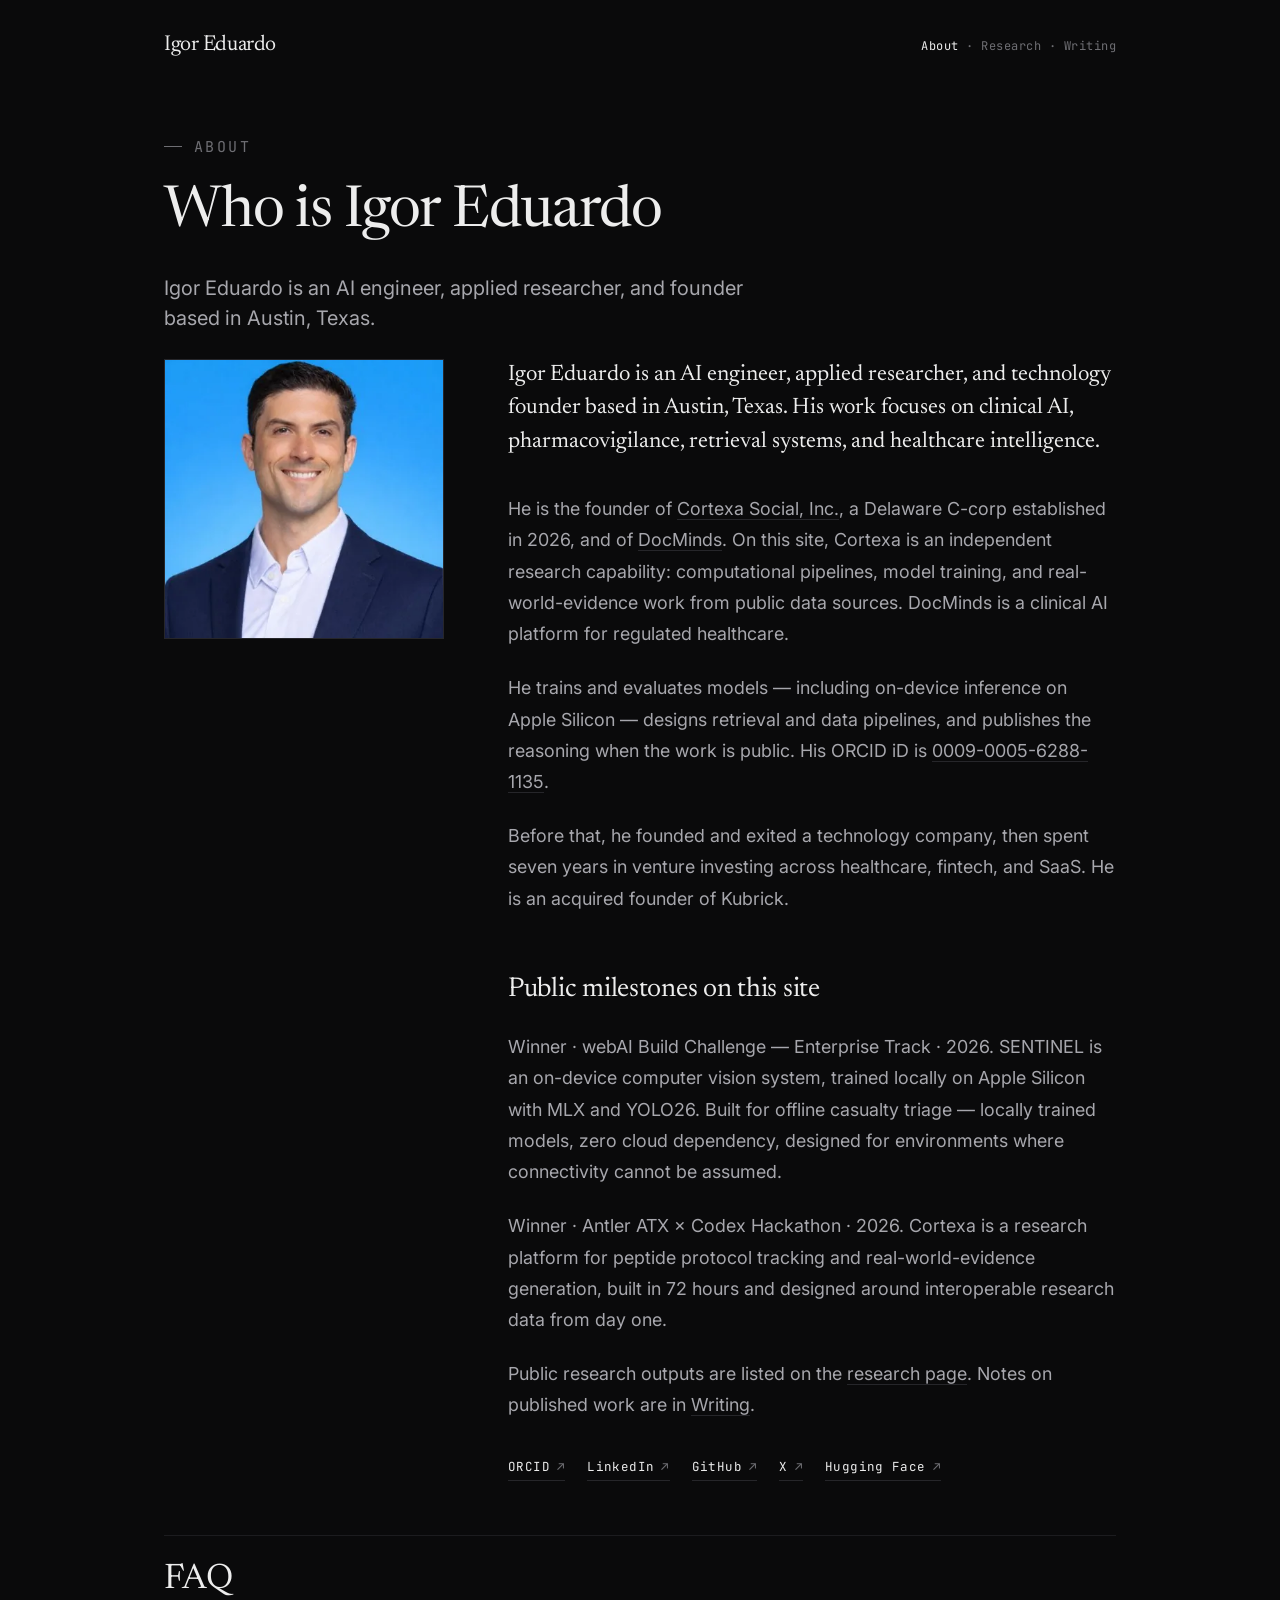
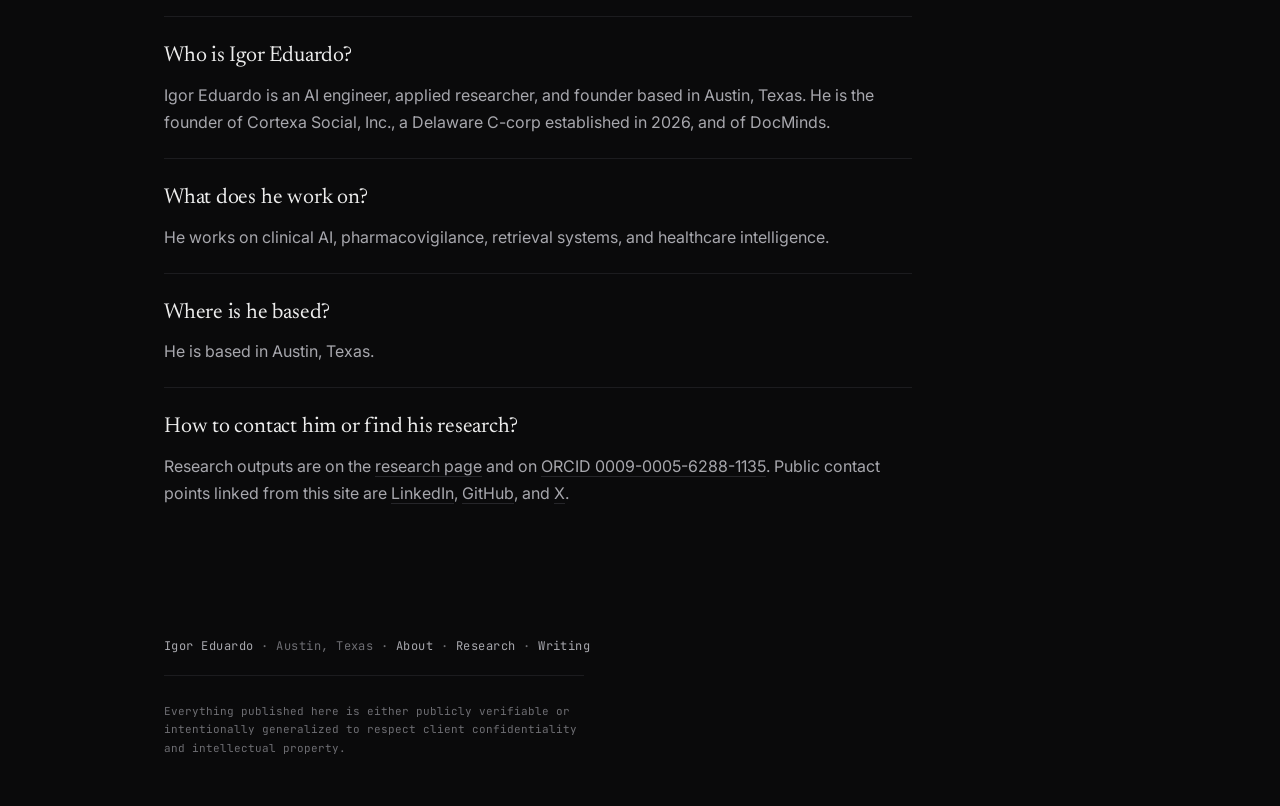
==== about/index.html @ 4d857c85 "Add About and Research pages for Igor Eduardo. Publish a Who is Igor Eduardo profile with FAQ and Pr" ====
<!DOCTYPE html>
<html lang="en">
<head>
<meta charset="UTF-8">
<meta name="viewport" content="width=device-width, initial-scale=1.0">
<!-- Google tag (gtag.js) -->
<script async src="https://www.googletagmanager.com/gtag/js?id=G-GVETYRRB9K"></script>
<script>
  window.dataLayer = window.dataLayer || [];
  function gtag(){dataLayer.push(arguments);}
  gtag('js', new Date());

  gtag('config', 'G-GVETYRRB9K');
</script>
<title>Who is Igor Eduardo | Igor Eduardo</title>
<meta name="description" content="Who is Igor Eduardo? An AI engineer, applied researcher, and founder based in Austin, Texas. Founder of Cortexa Social, Inc. and DocMinds. ORCID 0009-0005-6288-1135.">
<meta name="author" content="Igor Eduardo">
<link rel="canonical" href="https://igoreduardo.com/about/">
<link rel="icon" href="/favicon.svg" type="image/svg+xml">
<link rel="icon" href="/favicon.ico" sizes="any">
<link rel="apple-touch-icon" href="/apple-touch-icon.png">
<meta property="og:title" content="Who is Igor Eduardo | Igor Eduardo">
<meta property="og:description" content="AI engineer, applied researcher, and founder based in Austin, Texas. Founder of Cortexa Social, Inc. and DocMinds.">
<meta property="og:url" content="https://igoreduardo.com/about/">
<meta property="og:type" content="profile">
<meta property="og:image" content="https://igoreduardo.com/images/og-igor-eduardo.jpg">
<meta property="og:image:width" content="1200">
<meta property="og:image:height" content="630">
<meta property="og:image:alt" content="Igor Eduardo">
<meta property="og:locale" content="en_US">
<meta name="twitter:card" content="summary_large_image">
<meta name="twitter:title" content="Who is Igor Eduardo | Igor Eduardo">
<meta name="twitter:description" content="AI engineer, applied researcher, and founder based in Austin, Texas. Founder of Cortexa Social, Inc. and DocMinds.">
<meta name="twitter:image" content="https://igoreduardo.com/images/og-igor-eduardo.jpg">
<meta name="twitter:creator" content="@igoreduardht">
<meta property="profile:first_name" content="Igor">
<meta property="profile:last_name" content="Eduardo">
<script type="application/ld+json">
{
  "@context": "https://schema.org",
  "@graph": [
    {
      "@type": "ProfilePage",
      "@id": "https://igoreduardo.com/about/",
      "url": "https://igoreduardo.com/about/",
      "name": "Who is Igor Eduardo",
      "inLanguage": "en",
      "primaryImageOfPage": {
        "@type": "ImageObject",
        "url": "https://igoreduardo.com/assets/igor-eduardo-ai-engineer-austin.png",
        "caption": "Igor Eduardo, AI engineer and founder of Cortexa, Austin, Texas"
      },
      "mainEntity": {
        "@id": "https://igoreduardo.com/#igor"
      }
    },
    {
      "@type": "Person",
      "@id": "https://igoreduardo.com/#igor",
      "name": "Igor Eduardo",
      "url": "https://igoreduardo.com/",
      "image": "https://igoreduardo.com/assets/igor-eduardo-ai-engineer-austin.png",
      "jobTitle": "AI Engineer and Applied Researcher",
      "description": "AI engineer, applied researcher, and technology founder based in Austin, Texas. Work focuses on clinical AI, pharmacovigilance, retrieval systems, and healthcare intelligence.",
      "identifier": {
        "@type": "PropertyValue",
        "propertyID": "ORCID",
        "value": "0009-0005-6288-1135",
        "url": "https://orcid.org/0009-0005-6288-1135"
      },
      "address": {
        "@type": "PostalAddress",
        "addressLocality": "Austin",
        "addressRegion": "TX",
        "addressCountry": "US"
      },
      "sameAs": [
        "https://www.linkedin.com/in/igor-eduardo-00z/",
        "https://orcid.org/0009-0005-6288-1135",
        "https://github.com/nomad-link-id",
        "https://huggingface.co/igor-eduardo-research",
        "https://huggingface.co/Nomad-link-id",
        "https://medium.com/@nomad-link-id",
        "https://dev.to/nomad-link-id",
        "https://x.com/igoreduardht",
        "https://bsky.app/profile/nomad-linkd-id.bsky.social",
        "https://www.reddit.com/user/nomad-link-id/",
        "https://news.ycombinator.com/user?id=nomad-linkd-id"
      ],
      "knowsAbout": [
        "Clinical AI",
        "Pharmacovigilance",
        "Retrieval systems",
        "Healthcare intelligence",
        "Computer vision",
        "Edge AI"
      ],
      "worksFor": [
        {
          "@type": "Organization",
          "@id": "https://www.cortexa.social/#org",
          "name": "Cortexa",
          "legalName": "Cortexa Social, Inc.",
          "url": "https://www.cortexa.social/"
        },
        {
          "@type": "Organization",
          "@id": "https://www.docminds.ai/#org",
          "name": "DocMinds",
          "url": "https://www.docminds.ai/"
        }
      ]
    }
  ]
}
</script>
<script type="application/ld+json">
{
  "@context": "https://schema.org",
  "@type": "FAQPage",
  "url": "https://igoreduardo.com/about/",
  "mainEntity": [
    {
      "@type": "Question",
      "name": "Who is Igor Eduardo?",
      "acceptedAnswer": {
        "@type": "Answer",
        "text": "Igor Eduardo is an AI engineer, applied researcher, and founder based in Austin, Texas. He is the founder of Cortexa Social, Inc., a Delaware C-corp established in 2026, and of DocMinds."
      }
    },
    {
      "@type": "Question",
      "name": "What does he work on?",
      "acceptedAnswer": {
        "@type": "Answer",
        "text": "He works on clinical AI, pharmacovigilance, retrieval systems, and healthcare intelligence."
      }
    },
    {
      "@type": "Question",
      "name": "Where is he based?",
      "acceptedAnswer": {
        "@type": "Answer",
        "text": "He is based in Austin, Texas."
      }
    },
    {
      "@type": "Question",
      "name": "How to contact him or find his research?",
      "acceptedAnswer": {
        "@type": "Answer",
        "text": "Research outputs are on the research page and on ORCID 0009-0005-6288-1135. Public contact points linked from this site are LinkedIn, GitHub, and X."
      }
    }
  ]
}
</script>
<link rel="preconnect" href="https://fonts.googleapis.com">
<link rel="preconnect" href="https://fonts.gstatic.com" crossorigin>
<link href="https://fonts.googleapis.com/css2?family=Newsreader:ital,opsz,wght@0,6..72,400;0,6..72,500;1,6..72,400&family=Inter:wght@400;500;600&family=JetBrains+Mono:wght@400;500&display=swap" rel="stylesheet">
<link rel="stylesheet" href="/writing/styles.css">
</head>
<body>
  <div class="wrap">
    <nav class="site-nav" aria-label="Primary">
      <a class="brand" href="/">Igor Eduardo</a>
      <div class="crumb"><a href="/about/" aria-current="page">About</a> · <a href="/research/">Research</a> · <a href="/writing/">Writing</a></div>
    </nav>

    <header class="page-head">
      <div class="eyebrow">About</div>
      <h1>Who is Igor Eduardo</h1>
      <p class="lede">Igor Eduardo is an AI engineer, applied researcher, and founder based in Austin, Texas.</p>
    </header>

    <div class="profile">
      <figure class="portrait">
        <picture>
          <source srcset="/assets/igor-eduardo-ai-engineer-austin.webp" type="image/webp">
          <img src="/assets/igor-eduardo-ai-engineer-austin.png" width="400" height="400" alt="Igor Eduardo, AI engineer and founder of Cortexa, Austin, Texas">
        </picture>
      </figure>
      <div class="prose">
        <p class="lead">Igor Eduardo is an AI engineer, applied researcher, and technology founder based in Austin, Texas. His work focuses on clinical AI, pharmacovigilance, retrieval systems, and healthcare intelligence.</p>
        <p>He is the founder of <a href="https://www.cortexa.social/" target="_blank" rel="noopener">Cortexa Social, Inc.</a>, a Delaware C-corp established in 2026, and of <a href="https://www.docminds.ai/" target="_blank" rel="noopener">DocMinds</a>. On this site, Cortexa is an independent research capability: computational pipelines, model training, and real-world-evidence work from public data sources. DocMinds is a clinical AI platform for regulated healthcare.</p>
        <p>He trains and evaluates models — including on-device inference on Apple Silicon — designs retrieval and data pipelines, and publishes the reasoning when the work is public. His ORCID iD is <a href="https://orcid.org/0009-0005-6288-1135" target="_blank" rel="noopener">0009-0005-6288-1135</a>.</p>
        <p>Before that, he founded and exited a technology company, then spent seven years in venture investing across healthcare, fintech, and SaaS. He is an acquired founder of Kubrick.</p>

        <h2>Public milestones on this site</h2>
        <p>Winner · webAI Build Challenge — Enterprise Track · 2026. SENTINEL is an on-device computer vision system, trained locally on Apple Silicon with MLX and YOLO26. Built for offline casualty triage — locally trained models, zero cloud dependency, designed for environments where connectivity cannot be assumed.</p>
        <p>Winner · Antler ATX × Codex Hackathon · 2026. Cortexa is a research platform for peptide protocol tracking and real-world-evidence generation, built in 72 hours and designed around interoperable research data from day one.</p>
        <p>Public research outputs are listed on the <a href="/research/">research page</a>. Notes on published work are in <a href="/writing/">Writing</a>.</p>
        <div class="sources">
          <a href="https://orcid.org/0009-0005-6288-1135" target="_blank" rel="noopener">ORCID</a>
          <a href="https://www.linkedin.com/in/igor-eduardo-00z/" target="_blank" rel="noopener">LinkedIn</a>
          <a href="https://github.com/nomad-link-id" target="_blank" rel="noopener">GitHub</a>
          <a href="https://x.com/igoreduardht" target="_blank" rel="noopener">X</a>
          <a href="https://huggingface.co/igor-eduardo-research" target="_blank" rel="noopener">Hugging Face</a>
        </div>
      </div>
    </div>

    <section class="faq" aria-labelledby="faq-heading">
      <h2 id="faq-heading">FAQ</h2>
      <div class="faq-item">
        <h3>Who is Igor Eduardo?</h3>
        <p>Igor Eduardo is an AI engineer, applied researcher, and founder based in Austin, Texas. He is the founder of Cortexa Social, Inc., a Delaware C-corp established in 2026, and of DocMinds.</p>
      </div>
      <div class="faq-item">
        <h3>What does he work on?</h3>
        <p>He works on clinical AI, pharmacovigilance, retrieval systems, and healthcare intelligence.</p>
      </div>
      <div class="faq-item">
        <h3>Where is he based?</h3>
        <p>He is based in Austin, Texas.</p>
      </div>
      <div class="faq-item">
        <h3>How to contact him or find his research?</h3>
        <p>Research outputs are on the <a href="/research/">research page</a> and on <a href="https://orcid.org/0009-0005-6288-1135" target="_blank" rel="noopener">ORCID 0009-0005-6288-1135</a>. Public contact points linked from this site are <a href="https://www.linkedin.com/in/igor-eduardo-00z/" target="_blank" rel="noopener">LinkedIn</a>, <a href="https://github.com/nomad-link-id" target="_blank" rel="noopener">GitHub</a>, and <a href="https://x.com/igoreduardht" target="_blank" rel="noopener">X</a>.</p>
      </div>
    </section>
  </div>

  <footer>
    <div class="wrap">
      <div class="foot-meta"><a href="/">Igor Eduardo</a> · Austin, Texas · <a href="/about/" aria-current="page">About</a> · <a href="/research/">Research</a> · <a href="/writing/">Writing</a></div>
      <div class="foot-gov">Everything published here is either publicly verifiable or intentionally generalized to respect client confidentiality and intellectual property.</div>
    </div>
  </footer>
</body>
</html>
---- writing/styles.css ----
:root{
  --bg:#0A0A0B;
  --bg-raise:#141416;
  --line:#26262A;
  --line-soft:#1C1C1F;
  --fg:#EDEDED;
  --fg-dim:#A7A7AD;
  --fg-mute:#6E6E73;
  --accent:#4F7CFF;
  --serif:"Newsreader",Georgia,serif;
  --sans:"Inter",system-ui,sans-serif;
  --mono:"JetBrains Mono",ui-monospace,monospace;
  --maxw:1080px;
  --prose:68ch;
  --gutter:clamp(20px,5vw,64px);
}
*{box-sizing:border-box;margin:0;padding:0}
html{scroll-behavior:smooth}
body{
  background:var(--bg);color:var(--fg);
  font-family:var(--sans);font-size:17px;line-height:1.6;
  -webkit-font-smoothing:antialiased;text-rendering:optimizeLegibility;
  overflow-x:hidden;
}
a{color:inherit;text-decoration:none}
::selection{background:rgba(79,124,255,.28)}
.wrap{max-width:var(--maxw);margin:0 auto;padding:0 var(--gutter)}

.eyebrow{
  font-family:var(--mono);font-size:15px;letter-spacing:.16em;
  text-transform:uppercase;color:var(--fg-mute);
  display:flex;align-items:center;gap:12px;
}
.eyebrow::before{content:"";width:18px;height:1px;background:var(--fg-mute)}

.site-nav{
  padding:28px 0 0;
  display:flex;justify-content:space-between;align-items:baseline;
  gap:20px;flex-wrap:wrap;
}
.site-nav .brand{
  font-family:var(--serif);font-size:1.35rem;letter-spacing:-.02em;
}
.site-nav .crumb{
  font-family:var(--mono);font-size:12px;letter-spacing:.04em;color:var(--fg-mute);
}
.site-nav a{transition:color .25s}
.site-nav a:hover{color:var(--accent)}
.site-nav a[aria-current="page"]{color:var(--fg)}

.page-head{padding:clamp(48px,8vh,96px) 0 8px}
.page-head h1{
  font-family:var(--serif);font-weight:400;
  font-size:clamp(2.1rem,5vw,3.6rem);line-height:1.08;letter-spacing:-.02em;
  margin:.4em 0 .5em;
  overflow-wrap:anywhere;word-break:break-word;
}
.page-head .lede{
  max-width:48ch;color:var(--fg-dim);
  font-size:clamp(1.05rem,2vw,1.25rem);line-height:1.5;
}
.page-head .notice{max-width:68ch;margin-top:1.6em}
.notice a{color:var(--fg-dim);border-bottom:1px solid var(--line)}
.notice a:hover{color:var(--accent);border-bottom-color:var(--accent)}

.list{padding:clamp(32px,6vh,72px) 0 clamp(80px,12vh,140px);
  border-top:1px solid var(--line-soft);margin-top:clamp(32px,6vh,64px)}
.entry{
  background:var(--bg);padding:clamp(28px,4vw,44px) 0;
  border-bottom:1px solid var(--line-soft);
  max-width:var(--prose);
}
.entry .kicker{font-family:var(--mono);font-size:11px;letter-spacing:.14em;
  text-transform:uppercase;color:var(--fg-mute);margin-bottom:14px}
.entry h2{font-family:var(--serif);font-size:clamp(1.5rem,3vw,2rem);
  font-weight:400;letter-spacing:-.01em;margin-bottom:12px;
  overflow-wrap:anywhere;word-break:break-word;}
.entry h2 a{transition:color .25s}
.entry h2 a:hover{color:var(--accent)}
.entry p{color:var(--fg-dim);font-size:16px}
.entry p a{border-bottom:1px solid var(--line);transition:color .25s,border-color .25s}
.entry p a:hover{color:var(--accent);border-bottom-color:var(--accent)}
.list-label{
  font-family:var(--mono);font-size:12px;letter-spacing:.14em;
  text-transform:uppercase;color:var(--fg-mute);
  margin:28px 0 0;
}
.list-label:first-child{margin-top:0}

.profile{
  display:grid;grid-template-columns:280px minmax(0,1fr);
  gap:clamp(28px,5vw,72px);align-items:start;
  padding:clamp(8px,2vh,20px) 0 clamp(36px,6vh,64px);
}
.portrait{margin:0}
.portrait img{
  width:100%;height:auto;display:block;
  border:1px solid var(--line);background:var(--bg-raise);
}
.faq{
  padding:clamp(8px,2vh,16px) 0 clamp(80px,12vh,140px);
  border-top:1px solid var(--line-soft);
}
.faq h2{
  font-family:var(--serif);font-weight:400;
  font-size:clamp(1.6rem,3vw,2.2rem);letter-spacing:-.015em;
  margin-bottom:8px;
}
.faq-item{max-width:var(--prose);padding:22px 0;border-top:1px solid var(--line-soft)}
.faq-item h3{
  font-family:var(--serif);font-weight:400;font-size:1.35rem;
  letter-spacing:-.01em;margin-bottom:8px;
}
.faq-item p{color:var(--fg-dim);font-size:16px;line-height:1.7}
.faq-item a{border-bottom:1px solid var(--line);transition:color .25s,border-color .25s}
.faq-item a:hover{color:var(--accent);border-bottom-color:var(--accent)}
.entry .more{
  display:inline-block;margin-top:20px;
  font-family:var(--mono);font-size:12.5px;letter-spacing:.03em;
  transition:color .25s;
}
.entry .more::after{content:"→";margin-left:7px;color:var(--fg-mute)}
.entry .more:hover{color:var(--accent)}

.article{padding:clamp(36px,6vh,72px) 0 clamp(80px,12vh,140px)}
.article .byline{
  font-family:var(--mono);font-size:12.5px;color:var(--fg-mute);
  letter-spacing:.03em;margin-bottom:2.4em;line-height:1.7;
  overflow-wrap:anywhere;
}
.article .byline a{color:var(--fg-dim);border-bottom:1px solid var(--line);transition:color .25s,border-color .25s}
.article .byline a:hover{color:var(--accent);border-bottom-color:var(--accent)}
.prose{max-width:var(--prose)}
.prose p{color:var(--fg-dim);font-size:clamp(1rem,1.6vw,1.12rem);line-height:1.75;margin-bottom:1.25em}
.prose p.lead{
  font-family:var(--serif);font-size:clamp(1.15rem,2vw,1.4rem);
  line-height:1.5;color:var(--fg);margin-bottom:1.5em;
}
.prose h2{
  font-family:var(--serif);font-weight:400;
  font-size:clamp(1.35rem,2.4vw,1.7rem);letter-spacing:-.01em;
  margin:2em 0 .7em;color:var(--fg);
}
.prose a{border-bottom:1px solid var(--line);transition:color .25s,border-color .25s;overflow-wrap:anywhere}
.prose a:hover{color:var(--accent);border-bottom-color:var(--accent)}
.spine{display:grid;grid-template-columns:repeat(4,1fr);gap:1px;margin:28px 0 32px;
  background:var(--line-soft);border:1px solid var(--line-soft)}
.spine > div{background:var(--bg);padding:16px 18px}
.spine dt{font-family:var(--mono);font-size:10.5px;letter-spacing:.14em;
  text-transform:uppercase;color:var(--fg-mute);margin-bottom:8px}
.spine dd{font-size:14px;color:var(--fg-dim);line-height:1.4}
.sources{display:flex;gap:22px;flex-wrap:wrap;margin-top:36px}
.sources a{
  font-family:var(--mono);font-size:12.5px;letter-spacing:.03em;
  color:var(--fg);position:relative;padding-bottom:3px;transition:color .25s;
}
.sources a::after{content:"↗";margin-left:7px;color:var(--fg-mute);transition:color .25s}
.sources a:hover{color:var(--accent)}
.sources a:hover::after{color:var(--accent)}

.prose p.notice, .notice{
  font-family:var(--mono);font-size:12px;letter-spacing:.04em;
  color:var(--fg-mute);border-left:2px solid var(--accent);
  padding:10px 0 10px 16px;margin:0 0 1.8em;line-height:1.6;
  overflow-wrap:anywhere;
}
.letter{
  margin:0 0 2em;padding:clamp(22px,4vw,36px);
  border:1px solid var(--line);background:var(--bg);
  max-width:100%;overflow-wrap:anywhere;word-break:break-word;
}
.letter .letter-date{
  font-family:var(--mono);font-size:12.5px;color:var(--fg-mute);
  letter-spacing:.03em;margin-bottom:1.4em;
}
.letter .letter-from{
  font-family:var(--mono);font-size:12.5px;color:var(--fg-dim);
  line-height:1.7;letter-spacing:.02em;margin-bottom:1.6em;
}
.letter p{
  color:var(--fg-dim);font-size:clamp(1rem,1.6vw,1.12rem);
  line-height:1.75;margin-bottom:1.15em;
}
.letter ul{
  list-style:none;margin:0 0 1.25em;padding:0;
}
.letter li{
  color:var(--fg-dim);font-size:clamp(1rem,1.6vw,1.12rem);
  line-height:1.7;padding:8px 0;border-top:1px solid var(--line-soft);
}
.letter li:first-child{border-top:none}
.letter .letter-sign{
  font-family:var(--mono);font-size:12.5px;color:var(--fg-dim);
  line-height:1.7;letter-spacing:.02em;margin-top:.4em;
  padding-top:1.4em;border-top:1px solid var(--line-soft);
}
.prose p.editorial, .editorial{
  font-size:15px;color:var(--fg-mute);line-height:1.7;
}

footer{padding:0 0 48px}
.foot-gov{font-family:var(--mono);font-size:11px;color:var(--fg-mute);
  max-width:60ch;line-height:1.7;border-top:1px solid var(--line-soft);padding-top:26px}
.foot-meta{font-family:var(--mono);font-size:12px;color:var(--fg-mute);
  letter-spacing:.04em;margin-bottom:18px}
.foot-meta a{color:var(--fg-dim);transition:color .25s}
.foot-meta a:hover{color:var(--accent)}

@media(max-width:760px){
  .spine{grid-template-columns:1fr 1fr}
  .profile{grid-template-columns:1fr}
  .portrait img{max-width:280px}
}
@media(prefers-reduced-motion:reduce){
  html{scroll-behavior:auto}
}
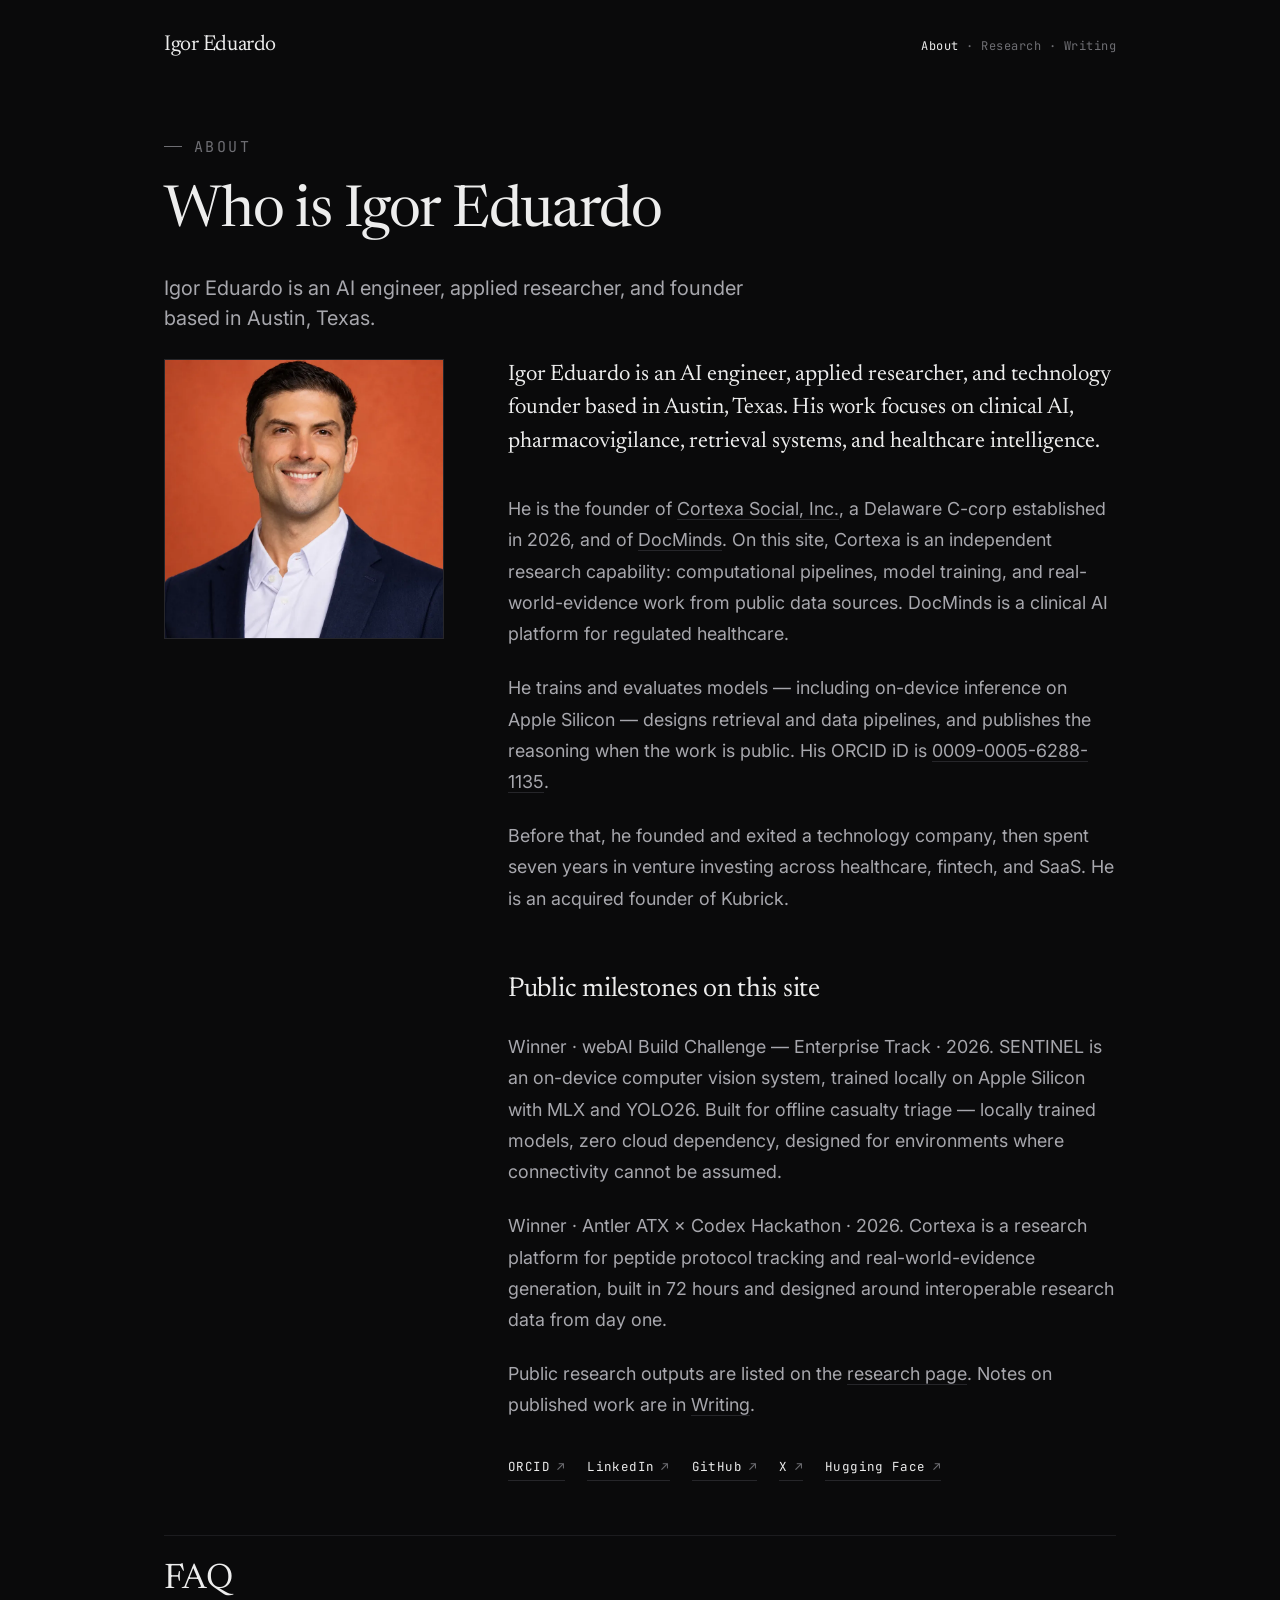
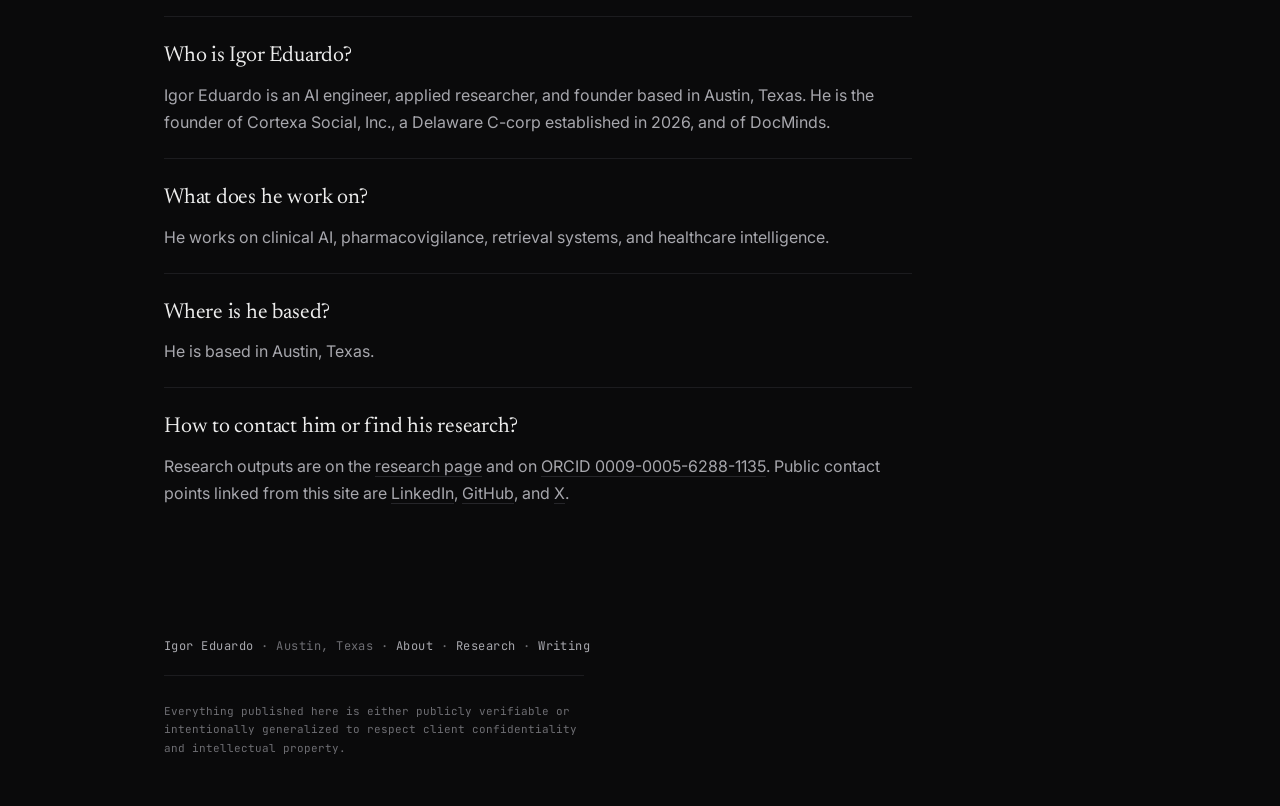
==== commit 530b919e: "Use the orange-background portrait for the About photo. Replace the asset with the existing site por" ====
--- a/about/index.html
+++ b/about/index.html
@@ -177,7 +177,7 @@
       <figure class="portrait">
         <picture>
           <source srcset="/assets/igor-eduardo-ai-engineer-austin.webp" type="image/webp">
-          <img src="/assets/igor-eduardo-ai-engineer-austin.png" width="400" height="400" alt="Igor Eduardo, AI engineer and founder of Cortexa, Austin, Texas">
+          <img src="/assets/igor-eduardo-ai-engineer-austin.png" width="800" height="800" alt="Igor Eduardo, AI engineer and founder of Cortexa, Austin, Texas">
         </picture>
       </figure>
       <div class="prose">
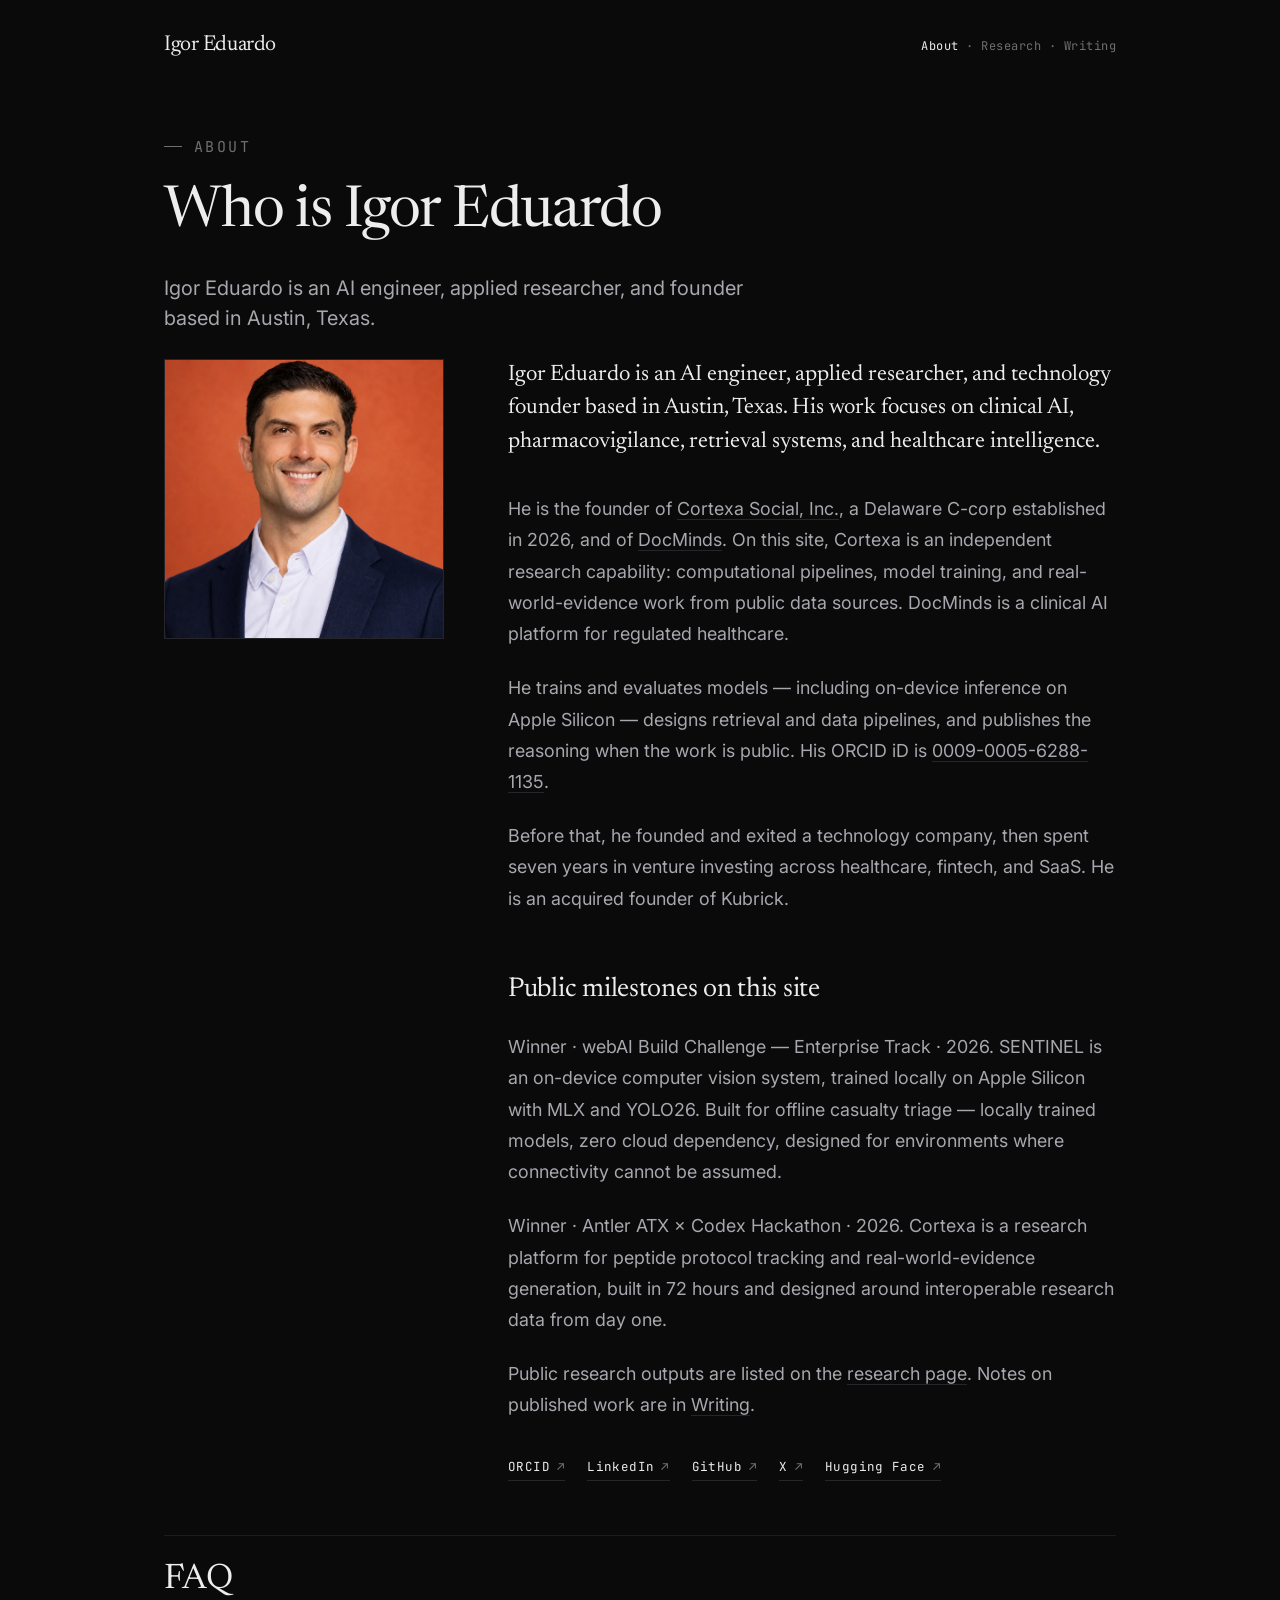
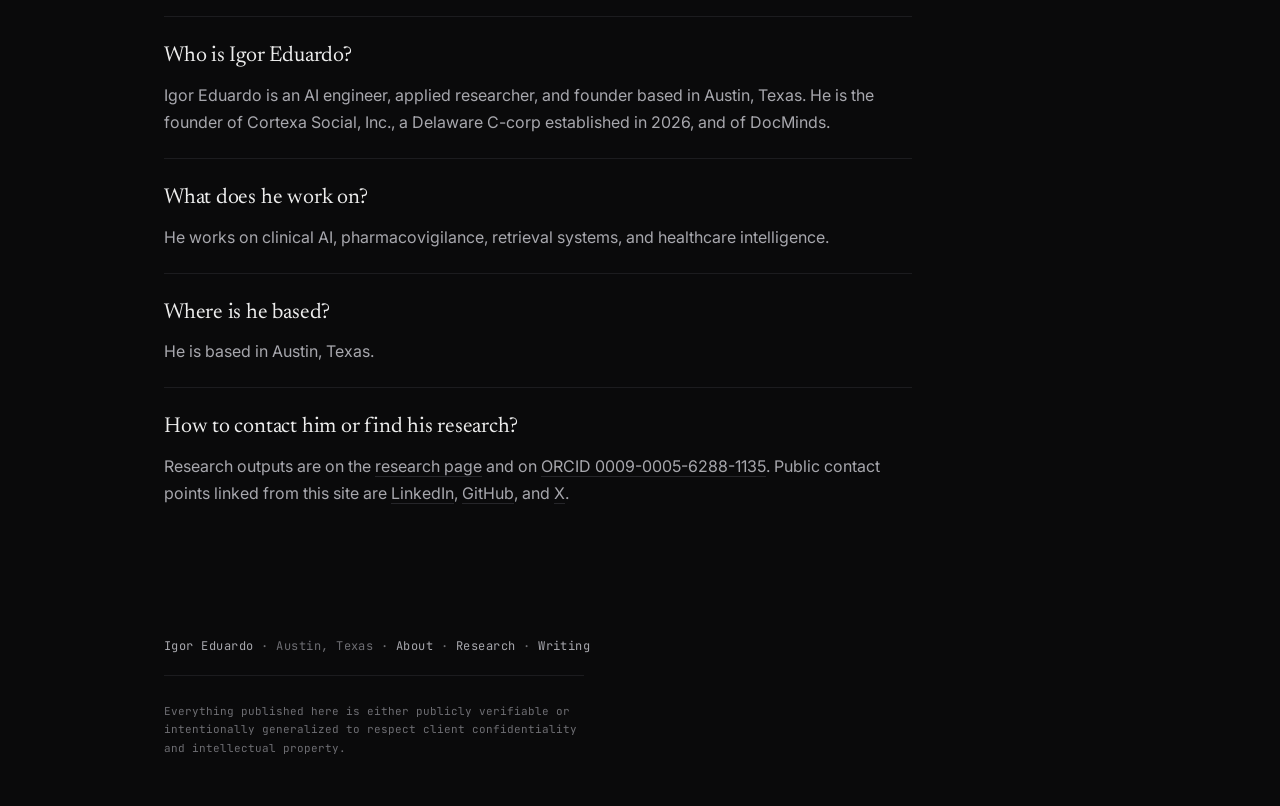
==== commit e9d246fa: "Replace the About portrait with the uploaded profile photo. Optimize the provided PNG to a full-reso" ====
--- a/about/index.html
+++ b/about/index.html
@@ -177,7 +177,7 @@
       <figure class="portrait">
         <picture>
           <source srcset="/assets/igor-eduardo-ai-engineer-austin.webp" type="image/webp">
-          <img src="/assets/igor-eduardo-ai-engineer-austin.png" width="800" height="800" alt="Igor Eduardo, AI engineer and founder of Cortexa, Austin, Texas">
+          <img src="/assets/igor-eduardo-ai-engineer-austin.png" width="1254" height="1254" alt="Igor Eduardo, AI engineer and founder of Cortexa, Austin, Texas">
         </picture>
       </figure>
       <div class="prose">
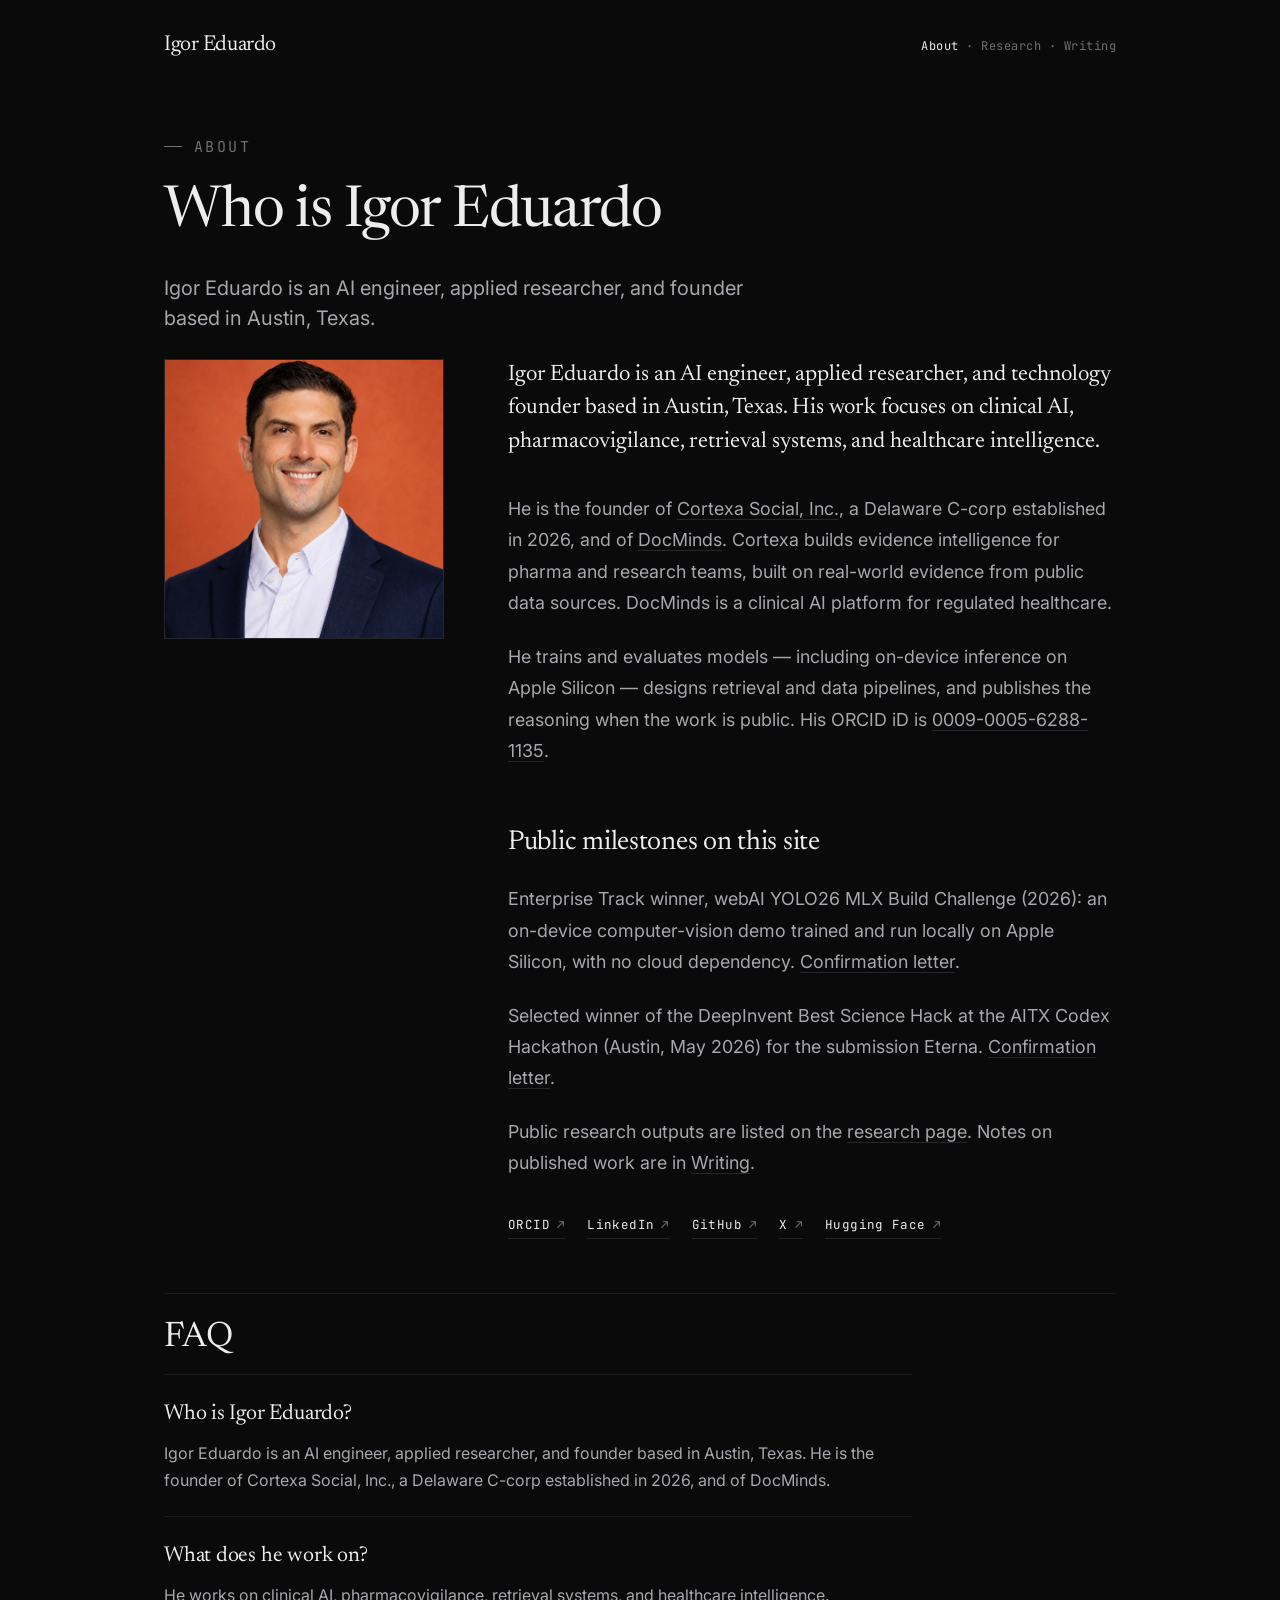
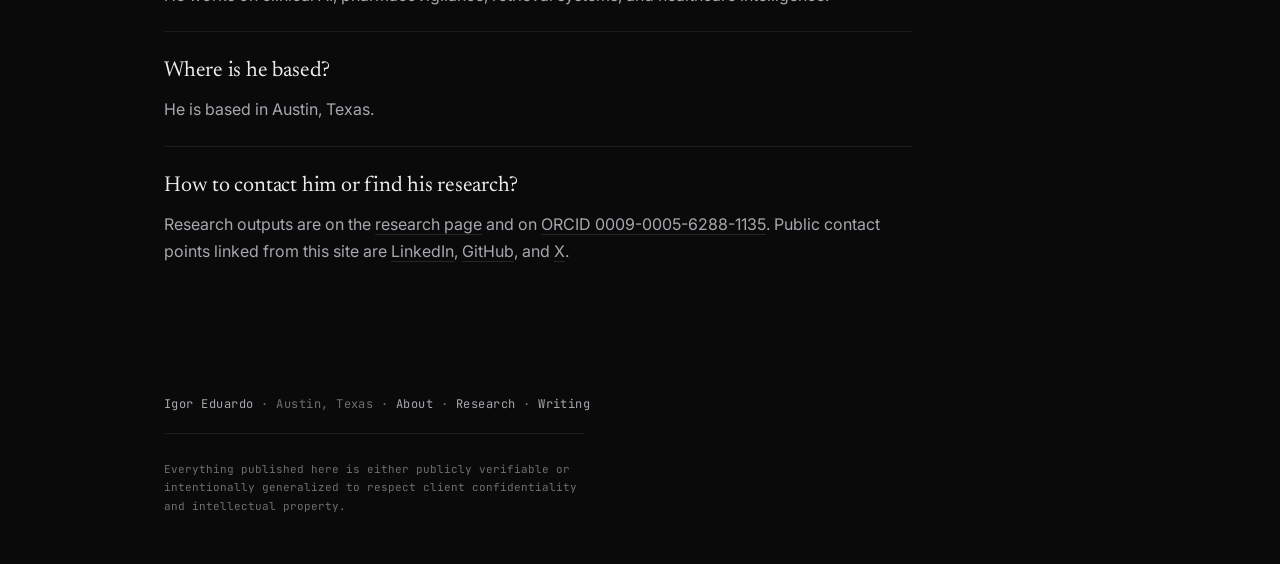
==== commit 955ecd97: "Correct the About page copy. Use the approved Cortexa line, drop the unverified founder paragraph, a" ====
--- a/about/index.html
+++ b/about/index.html
@@ -182,13 +182,12 @@
       </figure>
       <div class="prose">
         <p class="lead">Igor Eduardo is an AI engineer, applied researcher, and technology founder based in Austin, Texas. His work focuses on clinical AI, pharmacovigilance, retrieval systems, and healthcare intelligence.</p>
-        <p>He is the founder of <a href="https://www.cortexa.social/" target="_blank" rel="noopener">Cortexa Social, Inc.</a>, a Delaware C-corp established in 2026, and of <a href="https://www.docminds.ai/" target="_blank" rel="noopener">DocMinds</a>. On this site, Cortexa is an independent research capability: computational pipelines, model training, and real-world-evidence work from public data sources. DocMinds is a clinical AI platform for regulated healthcare.</p>
+        <p>He is the founder of <a href="https://www.cortexa.social/" target="_blank" rel="noopener">Cortexa Social, Inc.</a>, a Delaware C-corp established in 2026, and of <a href="https://www.docminds.ai/" target="_blank" rel="noopener">DocMinds</a>. Cortexa builds evidence intelligence for pharma and research teams, built on real-world evidence from public data sources. DocMinds is a clinical AI platform for regulated healthcare.</p>
         <p>He trains and evaluates models — including on-device inference on Apple Silicon — designs retrieval and data pipelines, and publishes the reasoning when the work is public. His ORCID iD is <a href="https://orcid.org/0009-0005-6288-1135" target="_blank" rel="noopener">0009-0005-6288-1135</a>.</p>
-        <p>Before that, he founded and exited a technology company, then spent seven years in venture investing across healthcare, fintech, and SaaS. He is an acquired founder of Kubrick.</p>
 
         <h2>Public milestones on this site</h2>
-        <p>Winner · webAI Build Challenge — Enterprise Track · 2026. SENTINEL is an on-device computer vision system, trained locally on Apple Silicon with MLX and YOLO26. Built for offline casualty triage — locally trained models, zero cloud dependency, designed for environments where connectivity cannot be assumed.</p>
-        <p>Winner · Antler ATX × Codex Hackathon · 2026. Cortexa is a research platform for peptide protocol tracking and real-world-evidence generation, built in 72 hours and designed around interoperable research data from day one.</p>
+        <p>Enterprise Track winner, webAI YOLO26 MLX Build Challenge (2026): an on-device computer-vision demo trained and run locally on Apple Silicon, with no cloud dependency. <a href="/writing/webai-sentinel-confirmation.html">Confirmation letter</a>.</p>
+        <p>Selected winner of the DeepInvent Best Science Hack at the AITX Codex Hackathon (Austin, May 2026) for the submission Eterna. <a href="/writing/aitx-deepinvent-confirmation.html">Confirmation letter</a>.</p>
         <p>Public research outputs are listed on the <a href="/research/">research page</a>. Notes on published work are in <a href="/writing/">Writing</a>.</p>
         <div class="sources">
           <a href="https://orcid.org/0009-0005-6288-1135" target="_blank" rel="noopener">ORCID</a>
